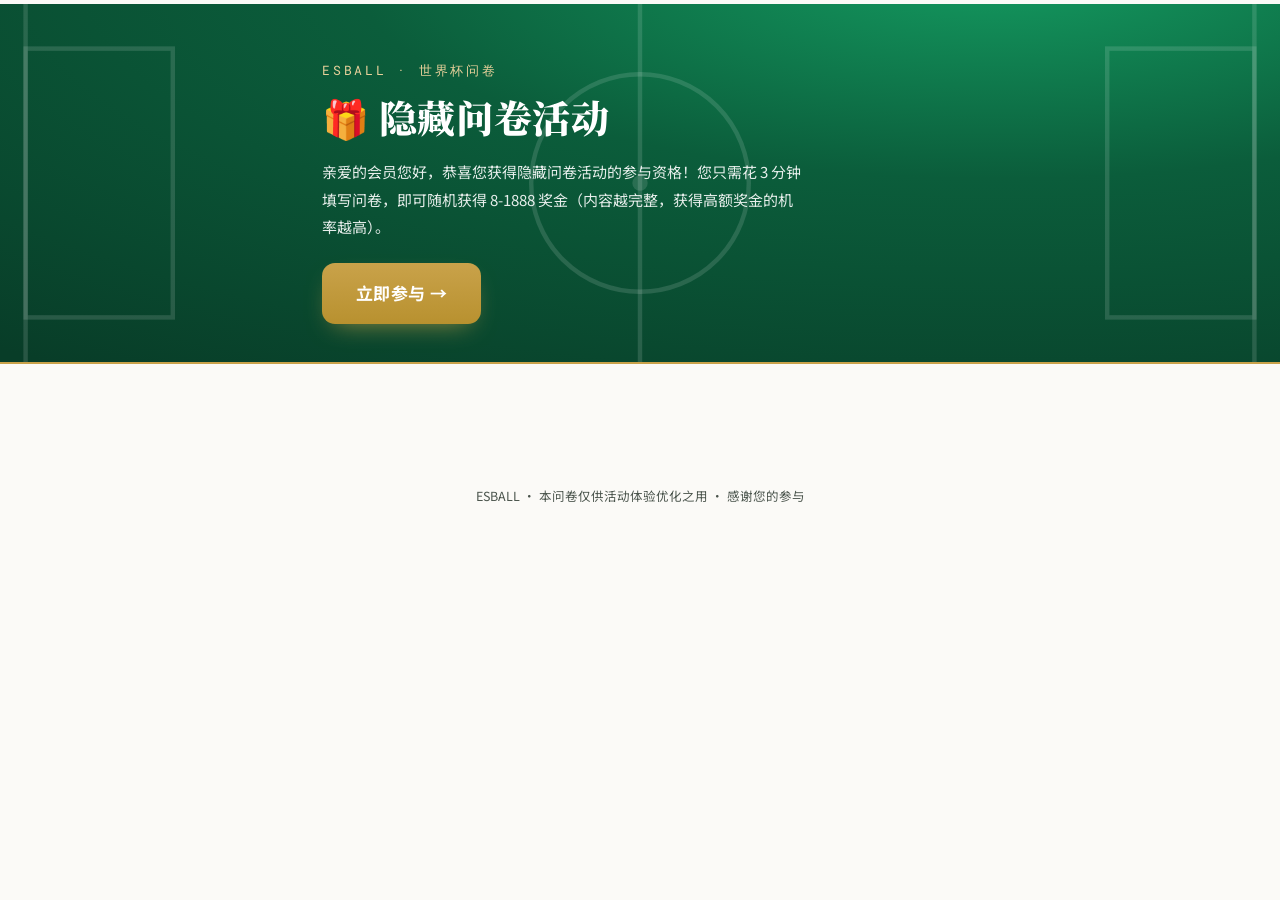
==== member.html @ 7d9da7b3 "拆分两个专属网址：member.html(会员/旧) 与 newbie.html(新人/新)；app.js 支持 FORCE_ROLE Co-Authored-By: Claude Opus 4.8 " ====
<!doctype html>
<html lang="zh-Hans">
<head>
  <meta charset="utf-8" />
  <meta name="viewport" content="width=device-width, initial-scale=1, viewport-fit=cover" />
  <title>ESBALL 会员问卷</title>
  <meta name="description" content="ESBALL 世界杯问卷 — 填写问卷，抽取奖金。" />
  <meta name="robots" content="noindex" />
  <link rel="icon" href="data:image/svg+xml,%3Csvg xmlns='http://www.w3.org/2000/svg' viewBox='0 0 100 100'%3E%3Ctext y='.9em' font-size='90'%3E%E2%9A%BD%3C/text%3E%3C/svg%3E" />
  <meta name="theme-color" content="#0b5d3b" />
  <link rel="preconnect" href="https://fonts.googleapis.com" />
  <link rel="preconnect" href="https://fonts.gstatic.com" crossorigin />
  <link href="https://fonts.googleapis.com/css2?family=Noto+Sans+SC:wght@400;500;700;900&family=Noto+Serif+SC:wght@600;700;900&family=Roboto+Mono:wght@500;700&display=swap" rel="stylesheet" />
  <link rel="stylesheet" href="css/style.css" />
</head>
<body>
  <div class="progress" id="progress" aria-hidden="true"><div class="progress__bar" id="progressBar"></div></div>

  <header class="hero" id="hero">
    <div class="hero__pitch" aria-hidden="true">
      <svg viewBox="0 0 400 200" preserveAspectRatio="xMidYMid slice">
        <g fill="none" stroke="currentColor" stroke-width="1.4">
          <rect x="8" y="8" width="384" height="184" rx="2" />
          <line x1="200" y1="8" x2="200" y2="192" />
          <circle cx="200" cy="100" r="34" /><circle cx="200" cy="100" r="2.4" fill="currentColor" stroke="none" />
          <rect x="8" y="58" width="46" height="84" /><rect x="346" y="58" width="46" height="84" />
        </g>
      </svg>
    </div>
    <div class="hero__inner">
      <p class="hero__eyebrow" id="eyebrow">ESBALL · 世界杯问卷</p>
      <h1 class="hero__title" id="title">ESBALL 世界杯问卷</h1>
      <p class="hero__intro" id="intro"></p>
      <div class="hero__cta" id="startWrap" hidden>
        <button type="button" class="cta cta--start" id="startBtn">立即参与 →</button>
      </div>
    </div>
  </header>

  <main class="wrap">
    <section class="picker" id="picker" hidden>
      <h2 class="picker__h">问卷预览 · 请选择版本</h2>
      <p class="picker__note">正式发送时，会员版与新人版各有专属链接。以下供内部预览。</p>
      <div class="picker__grid" id="pickerGrid"></div>
    </section>

    <div id="wizard"></div>
    <section id="landing" class="land" hidden></section>
  </main>

  <footer class="foot"><p>ESBALL · 本问卷仅供活动体验优化之用 · 感谢您的参与</p></footer>

  <script>window.FORCE_ROLE="member";</script>
  <script src="js/config.js"></script>
  <script src="js/questions.js"></script>
  <script src="js/app.js"></script>
</body>
</html>
---- css/style.css ----
/* 2026 世界盃 會員問卷 — 樣式
   主題：球場夜綠 × 金 · 正式而不失溫度 */

:root{
  --pitch-900:#083d28;
  --pitch-800:#0b5d3b;
  --pitch-700:#0e7a4d;
  --pitch-600:#149a60;
  --gold:#c9a24a;
  --gold-soft:#e7d09a;
  --ink:#182019;
  --ink-soft:#4a544c;
  --paper:#fbfaf7;
  --card:#ffffff;
  --line:#e7e3d8;
  --line-strong:#d6d1c2;
  --sel-bg:#eaf5ef;
  --sel-line:#0e7a4d;
  --shadow:0 1px 2px rgba(24,32,25,.05), 0 10px 30px -18px rgba(24,32,25,.35);
  --radius:15px;
}

@media (prefers-color-scheme: dark){
  :root{
    --ink:#eef2ec;
    --ink-soft:#a6b0a4;
    --paper:#0d130f;
    --card:#151d17;
    --line:#28322a;
    --line-strong:#33402f;
    --sel-bg:#12261b;
    --sel-line:#2bbd77;
    --gold:#d8b566;
    --shadow:0 1px 2px rgba(0,0,0,.4), 0 18px 40px -22px rgba(0,0,0,.8);
  }
}
:root[data-theme="light"]{
  --ink:#182019; --ink-soft:#4a544c; --paper:#fbfaf7; --card:#fff;
  --line:#e7e3d8; --line-strong:#d6d1c2; --sel-bg:#eaf5ef; --sel-line:#0e7a4d; --gold:#c9a24a;
}
:root[data-theme="dark"]{
  --ink:#eef2ec; --ink-soft:#a6b0a4; --paper:#0d130f; --card:#151d17;
  --line:#28322a; --line-strong:#33402f; --sel-bg:#12261b; --sel-line:#2bbd77; --gold:#d8b566;
}

*{box-sizing:border-box}
html{-webkit-text-size-adjust:100%}
body{
  margin:0; background:var(--paper); color:var(--ink);
  font-family:"Noto Sans SC",system-ui,-apple-system,"PingFang SC","Microsoft YaHei",sans-serif;
  font-size:16.5px; line-height:1.7; -webkit-font-smoothing:antialiased;
}

/* 頂部進度 */
.progress{position:sticky; top:0; z-index:20; height:4px; background:transparent}
.progress__bar{height:100%; width:0; background:linear-gradient(90deg,var(--pitch-700),var(--gold)); transition:width .35s cubic-bezier(.2,.7,.2,1)}

/* Hero */
.hero{position:relative; overflow:hidden; color:#fff;
  background:radial-gradient(120% 140% at 78% -10%,var(--pitch-600) 0%,var(--pitch-800) 42%,var(--pitch-900) 100%);
  border-bottom:2px solid var(--gold);
}
.hero__pitch{position:absolute; inset:0; color:rgba(255,255,255,.13); pointer-events:none}
.hero__pitch svg{width:100%; height:100%}
.hero__inner{position:relative; max-width:680px; margin:0 auto; padding:42px 22px 30px}
.hero__eyebrow{margin:0 0 12px; font-family:"Roboto Mono",monospace; font-size:12.5px; letter-spacing:.22em; text-transform:uppercase; color:var(--gold-soft)}
.hero__title{margin:0; font-family:"Noto Serif SC",serif; font-weight:900; font-size:clamp(25px,6.4vw,38px); line-height:1.28; text-wrap:balance; letter-spacing:.01em}
.hero__intro{margin:16px 0 0; font-size:15px; line-height:1.85; color:rgba(255,255,255,.9); max-width:60ch}
.hero__meta{display:flex; flex-wrap:wrap; gap:10px; margin-top:20px}
.chip{display:inline-flex; align-items:center; gap:6px; padding:6px 13px; font-size:13px; font-weight:500;
  background:rgba(255,255,255,.12); border:1px solid rgba(255,255,255,.22); border-radius:999px; backdrop-filter:blur(4px)}

/* 版心 */
.wrap{max-width:680px; margin:0 auto; padding:26px 18px 60px}

/* 預覽選擇器 */
.picker{background:var(--card); border:1px solid var(--line); border-radius:var(--radius); padding:22px; box-shadow:var(--shadow)}
.picker__h{margin:0 0 8px; font-size:17px; font-weight:700}
.picker__note{margin:0 0 16px; font-size:13.5px; color:var(--ink-soft)}
.picker__note code{font-family:"Roboto Mono",monospace; background:var(--sel-bg); color:var(--sel-line); padding:1px 6px; border-radius:6px; font-size:12.5px}
.picker__grid{display:grid; gap:10px}
.pcard{display:flex; gap:13px; align-items:flex-start; text-align:left; width:100%; cursor:pointer;
  padding:14px 15px; background:var(--paper); border:1px solid var(--line); border-radius:12px; color:inherit; font:inherit; transition:.15s}
.pcard:hover{border-color:var(--sel-line); transform:translateY(-1px)}
.pcard__tag{flex:none; font-family:"Roboto Mono",monospace; font-weight:700; font-size:13px; color:#fff; background:var(--pitch-700); padding:4px 9px; border-radius:8px}
.pcard__t{font-weight:700; font-size:15px}
.pcard__d{font-size:13px; color:var(--ink-soft); margin-top:2px}

/* 題目卡 */
.q{background:var(--card); border:1px solid var(--line); border-radius:var(--radius); padding:20px 18px; margin:14px 0; box-shadow:var(--shadow)}
.q.is-missing{border-color:#d98b2b}
.q__head{display:flex; gap:12px; align-items:flex-start; margin-bottom:15px}
.q__num{flex:none; width:30px; height:30px; display:grid; place-items:center; border-radius:9px;
  font-family:"Roboto Mono",monospace; font-weight:700; font-size:13px; color:var(--pitch-800); background:var(--gold-soft)}
@media (prefers-color-scheme: dark){ .q__num{color:#0d130f} }
:root[data-theme="dark"] .q__num{color:#0d130f}
.q__text{margin:2px 0 0; font-size:16.5px; font-weight:500; line-height:1.6}
.q__req{color:#d98b2b; font-weight:700; margin-left:2px}

/* 選項 */
.opts{display:flex; flex-direction:column; gap:9px}
.opt{position:relative; display:flex; align-items:center; gap:12px; padding:13px 15px; cursor:pointer;
  border:1.5px solid var(--line-strong); border-radius:11px; transition:.14s; background:transparent}
.opt:hover{border-color:var(--sel-line)}
.opt input{position:absolute; opacity:0; pointer-events:none}
.opt__box{flex:none; width:21px; height:21px; border:2px solid var(--line-strong); border-radius:50%; display:grid; place-items:center; transition:.14s}
.opt--multi .opt__box{border-radius:6px}
.opt__box::after{content:""; width:9px; height:9px; border-radius:50%; background:var(--sel-line); transform:scale(0); transition:transform .16s}
.opt--multi .opt__box::after{border-radius:2px}
.opt__label{font-size:15.5px; line-height:1.5}
.opt.is-on{background:var(--sel-bg); border-color:var(--sel-line)}
.opt.is-on .opt__box{border-color:var(--sel-line)}
.opt.is-on .opt__box::after{transform:scale(1)}

/* 排序題 */
.rank__hint{font-size:13px; color:var(--ink-soft); margin:0 0 11px}
.ranks{display:flex; flex-direction:column; gap:9px}
.rank{display:flex; align-items:center; gap:12px; padding:13px 15px; border:1.5px solid var(--line-strong); border-radius:11px; cursor:pointer; transition:.14s; user-select:none}
.rank:hover{border-color:var(--sel-line)}
.rank.is-on{background:var(--sel-bg); border-color:var(--sel-line)}
.rank__badge{flex:none; width:27px; height:27px; border-radius:8px; display:grid; place-items:center; font-family:"Roboto Mono",monospace; font-weight:700; font-size:14px;
  border:1.5px dashed var(--line-strong); color:var(--ink-soft); background:transparent; transition:.14s}
.rank.is-on .rank__badge{border-style:solid; border-color:var(--pitch-700); background:var(--pitch-700); color:#fff}
.rank__label{font-size:15.5px}
.rank__reset{margin-top:10px; background:none; border:none; color:var(--sel-line); font:inherit; font-size:13.5px; cursor:pointer; padding:4px 2px; text-decoration:underline}

/* 忠誠意圖 Juster 0–10 */
.juster__ends{display:flex; justify-content:space-between; font-size:12.5px; color:var(--ink-soft); margin-bottom:9px}
.juster__scale{display:grid; grid-template-columns:repeat(11,minmax(0,1fr)); gap:5px}
.jbtn{appearance:none; cursor:pointer; min-width:0; height:40px; border:1.5px solid var(--line-strong); border-radius:9px;
  background:transparent; color:var(--ink); font:inherit; font-family:"Roboto Mono",monospace; font-weight:700; font-size:13.5px; transition:.12s}
.jbtn:hover{border-color:var(--sel-line)}
.jbtn.is-on{background:var(--pitch-700); border-color:var(--pitch-700); color:#fff}
@media (max-width:420px){ .jbtn{height:34px; font-size:12px; border-radius:7px} .juster__scale{gap:4px} }

/* 取捨量化 Conjoint */
.cj__hint,.rank__hint{font-size:13px; color:var(--ink-soft); margin:0 0 12px}
.cj__task{margin:0 0 16px; padding:0 0 14px; border-bottom:1px dashed var(--line)}
.cj__task:last-child{border-bottom:none; padding-bottom:0; margin-bottom:0}
.cj__tlabel{margin:0 0 9px; font-family:"Roboto Mono",monospace; font-weight:700; font-size:12.5px; letter-spacing:.08em; color:var(--pitch-700)}
.cj__pair{display:grid; gap:10px}
.cj__card{display:block; width:100%; text-align:left; cursor:pointer; font:inherit; color:inherit;
  border:1.5px solid var(--line-strong); border-radius:12px; padding:13px 14px 12px; background:transparent; transition:.14s; position:relative}
.cj__card:hover{border-color:var(--sel-line)}
.cj__card.is-on{background:var(--sel-bg); border-color:var(--sel-line)}
.cj__badge{display:inline-block; font-family:"Roboto Mono",monospace; font-weight:700; font-size:12px; color:#fff; background:var(--pitch-700); padding:2px 9px; border-radius:7px; margin-bottom:9px}
.cj__attr{display:flex; justify-content:space-between; gap:10px; padding:5px 0; border-top:1px solid var(--line); font-size:14px; line-height:1.45}
.cj__attr:nth-child(2){border-top:none}
.cj__k{color:var(--ink-soft); flex:none}
.cj__v{text-align:right; font-weight:500}
.cj__pick{display:block; margin-top:10px; text-align:center; font-size:13.5px; font-weight:700; color:var(--sel-line);
  border:1.5px dashed var(--sel-line); border-radius:9px; padding:7px}
.cj__card.is-on .cj__pick{background:var(--pitch-700); border-style:solid; border-color:var(--pitch-700); color:#fff}

/* 門檻敏感度 Van Westendorp */
.vw__row{margin:0 0 15px}
.vw__row:last-child{margin-bottom:0}
.vw__label{margin:0 0 8px; font-size:14.5px; font-weight:500; line-height:1.5}
.vw__bands{display:flex; flex-wrap:wrap; gap:7px}
.vw__band{appearance:none; cursor:pointer; font:inherit; font-size:13.5px; color:var(--ink);
  border:1.5px solid var(--line-strong); border-radius:999px; padding:7px 13px; background:transparent; transition:.12s}
.vw__band:hover{border-color:var(--sel-line)}
.vw__band.is-on{background:var(--pitch-700); border-color:var(--pitch-700); color:#fff}

/* 好友版 邀請人橫幅 */
.refbanner{margin:0 0 14px; padding:12px 15px; border-radius:12px; font-size:14px; font-weight:500; line-height:1.55;
  color:var(--pitch-800); background:linear-gradient(180deg,var(--gold-soft),#f4e8c8); border:1px solid var(--gold)}
@media (prefers-color-scheme: dark){ .refbanner{color:#0d130f} }
:root[data-theme="dark"] .refbanner{color:#0d130f}

/* 推薦碼 + 分享 */
.ref__note{margin:0 0 13px; font-size:13.5px; color:var(--ink-soft); line-height:1.7}
.ref__row{display:flex; gap:9px; flex-wrap:wrap}
.ref__input{flex:1 1 150px; min-width:0; padding:12px 14px; font:inherit; font-size:15.5px; color:var(--ink);
  background:var(--paper); border:1.5px solid var(--line-strong); border-radius:11px}
.ref__input:focus{outline:none; border-color:var(--sel-line)}
.ref__btn{flex:none; cursor:pointer; border:none; font:inherit; font-weight:700; font-size:14.5px; color:#fff;
  padding:12px 18px; border-radius:11px; background:linear-gradient(180deg,var(--gold),#b8912f)}
.ref__out{margin-top:12px}
.ref__link,.sharebox__link{word-break:break-all; font-family:"Roboto Mono",monospace; font-size:12.5px; line-height:1.6;
  padding:11px 13px; background:var(--sel-bg); border:1px dashed var(--sel-line); border-radius:10px; color:var(--sel-line)}
.ref__copy{margin-top:9px; cursor:pointer; border:none; font:inherit; font-weight:700; font-size:14px; color:#fff;
  padding:10px 16px; border-radius:10px; background:var(--pitch-700)}

/* 完成畫面：CTA / 分享 */
.done__action{margin-top:22px}
.cta{display:inline-block; cursor:pointer; border:none; font:inherit; font-weight:700; font-size:16.5px; color:#fff; letter-spacing:.02em;
  padding:15px 26px; border-radius:13px; text-decoration:none;
  background:linear-gradient(180deg,var(--gold),#b8912f); box-shadow:0 10px 26px -12px rgba(201,162,74,.8)}
.cta:hover{filter:brightness(1.05)}
.done__tip{margin:14px auto 0; max-width:40ch; font-size:13px; color:var(--ink-soft)}
.sharebox{max-width:440px; margin:0 auto; text-align:left; background:var(--paper); border:1px solid var(--line); border-radius:13px; padding:16px}
.sharebox__h{margin:0 0 9px; font-size:14px; font-weight:700; text-align:center}
.sharebox .cta{display:block; width:100%; text-align:center; margin-top:12px; font-size:15.5px}

/* 開放題 */
.q textarea{width:100%; min-height:92px; resize:vertical; padding:12px 14px; font:inherit; font-size:15.5px; line-height:1.6;
  color:var(--ink); background:var(--paper); border:1.5px solid var(--line-strong); border-radius:11px}
.q textarea:focus{outline:none; border-color:var(--sel-line)}

/* 送出 */
.submitRow{margin:26px 0 6px; text-align:center}
.btn{appearance:none; border:none; cursor:pointer; width:100%; max-width:340px; padding:16px 20px; border-radius:13px;
  font:inherit; font-size:17px; font-weight:700; color:#fff; letter-spacing:.04em;
  background:linear-gradient(180deg,var(--pitch-700),var(--pitch-800)); box-shadow:0 8px 22px -10px rgba(14,122,77,.7); transition:.18s}
.btn:hover{background:linear-gradient(180deg,var(--pitch-600),var(--pitch-700)); box-shadow:0 10px 26px -10px rgba(201,162,74,.6)}
.btn:disabled{opacity:.6; cursor:progress}
.submitRow__hint{margin:12px 0 0; font-size:13.5px; min-height:1.2em}
.submitRow__hint.is-err{color:#d0451b}

/* 焦點無障礙 */
.opt:focus-within,.rank:focus-visible,.pcard:focus-visible,.btn:focus-visible{outline:3px solid var(--gold); outline-offset:2px}

/* 完成畫面 */
.done{text-align:center; padding:44px 20px; background:var(--card); border:1px solid var(--line); border-radius:var(--radius); box-shadow:var(--shadow)}
.done__mark{width:74px; height:74px; margin:0 auto 18px}
.done__mark svg{width:100%; height:100%}
.done__mark circle{stroke:var(--sel-line); stroke-width:3; stroke-dasharray:151; stroke-dashoffset:151; animation:draw .5s ease .05s forwards}
.done__mark path{stroke:var(--sel-line); stroke-width:4; stroke-linecap:round; stroke-linejoin:round; stroke-dasharray:40; stroke-dashoffset:40; animation:draw .4s ease .45s forwards}
@keyframes draw{to{stroke-dashoffset:0}}
.done__h{margin:0 0 10px; font-family:"Noto Serif SC",serif; font-weight:700; font-size:23px}
.done__p{margin:0 auto; max-width:46ch; font-size:15px; color:var(--ink-soft); line-height:1.85}

.foot{text-align:center; padding:26px 18px 40px; color:var(--ink-soft); font-size:12.5px}

@media (prefers-reduced-motion: reduce){
  *{animation-duration:.001ms !important; transition-duration:.001ms !important}
}
@media (min-width:560px){
  .hero__inner{padding-top:56px; padding-bottom:38px}
  .q{padding:24px 24px}
}

/* ====== ESBALL 问卷：向导 / 落地页 ====== */
.q__note{margin:-6px 0 14px 42px; font-size:13.5px; color:var(--ink-soft); line-height:1.6}
.opt-text{width:100%; margin-top:8px; padding:11px 13px; font:inherit; font-size:15px; color:var(--ink);
  background:var(--paper); border:1.5px solid var(--sel-line); border-radius:10px}
.opt-text:focus{outline:none; border-color:var(--sel-line)}

.nav{display:flex; align-items:center; gap:12px; margin:22px 0 8px}
.nav__next{flex:1 1 auto; max-width:none; width:auto}
.nav__back{flex:none; cursor:pointer; background:none; border:1.5px solid var(--line-strong); color:var(--ink-soft);
  font:inherit; font-size:15px; padding:14px 20px; border-radius:12px}
.nav__back:hover{border-color:var(--sel-line); color:var(--ink)}
.nav__back:disabled{opacity:.4; cursor:not-allowed}
.nav__warn{margin:6px 0 -6px; font-size:13.5px; color:#d0451b; text-align:center}

/* 落地页 */
.land{background:var(--card); border:1px solid var(--line); border-radius:var(--radius); padding:26px 20px; box-shadow:var(--shadow); text-align:center}
.land__h{margin:0 0 12px; font-family:"Noto Serif SC",serif; font-weight:700; font-size:23px; line-height:1.35; text-wrap:balance}
.land__lead{margin:0 auto 18px; max-width:52ch; font-size:15px; color:var(--ink-soft); line-height:1.8}
.land__p{margin:6px 0; font-size:15px; color:var(--ink-soft); line-height:1.8}
.land__block{margin:0 auto 16px; max-width:52ch; font-size:14.5px; line-height:1.85; color:var(--ink);
  background:var(--sel-bg); border:1px solid var(--sel-line); border-radius:12px; padding:14px 16px; text-align:left}
.land__card{text-align:left; background:var(--paper); border:1px solid var(--line); border-radius:13px; padding:15px 17px; margin:12px auto 0; max-width:520px}
.land__cardh{margin:0 0 9px; font-size:15px; font-weight:700; color:var(--pitch-800)}
@media (prefers-color-scheme: dark){ .land__cardh{color:var(--gold)} }
:root[data-theme="dark"] .land__cardh{color:var(--gold)}
.land__ul{margin:0; padding-left:20px}
.land__ul li{font-size:14px; line-height:1.7; color:var(--ink); margin:4px 0}
.land__note{margin:14px auto 0; max-width:48ch; font-size:12.5px; color:var(--ink-soft)}
.land__cta{margin-top:22px}
.land .sharebox{margin:18px auto 6px}
.land .cta{display:inline-block}

/* 封面按钮 & 收合 */
.hero__cta{margin-top:22px}
.cta--start{font-size:17px; padding:16px 34px}
.hero.is-collapsed{display:none}
.wrap{padding-top:22px}
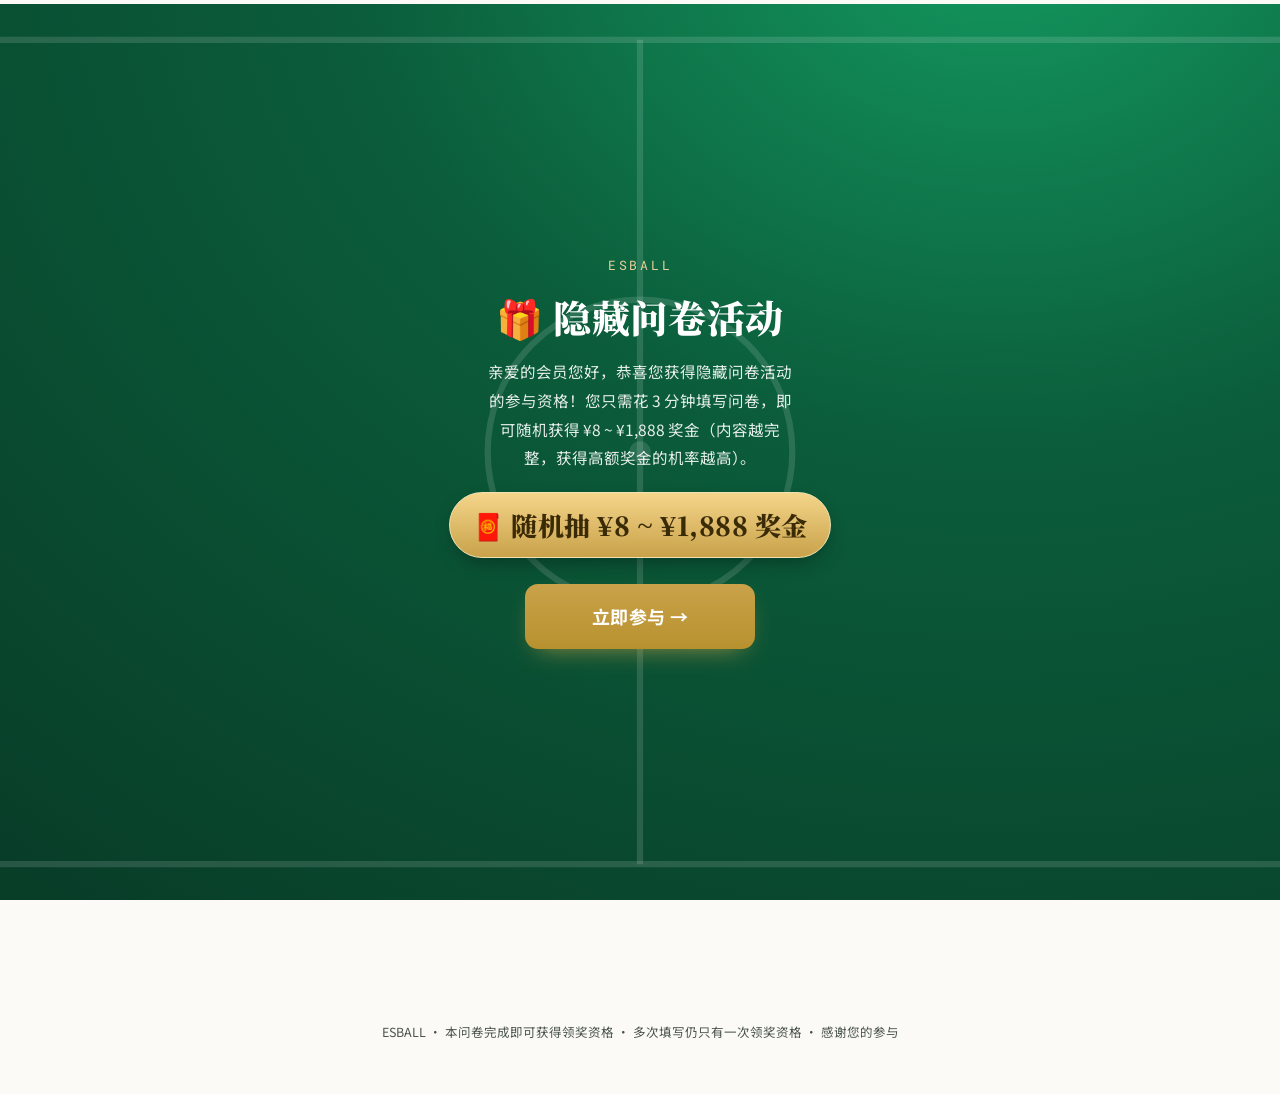
==== commit 46bb36cf: "页尾改领奖资格说明；产品原因改多选(最多3项)；m6加《》书名号 Co-Authored-By: Claude Opus 4.8 <noreply@anthropic.com>" ====
--- a/member.html
+++ b/member.html
@@ -48,7 +48,7 @@
     <section id="landing" class="land" hidden></section>
   </main>
 
-  <footer class="foot"><p>ESBALL · 本问卷仅供活动体验优化之用 · 感谢您的参与</p></footer>
+  <footer class="foot"><p>ESBALL · 本问卷完成即可获得领奖资格 · 多次填写仍只有一次领奖资格 · 感谢您的参与</p></footer>
 
   <script>window.FORCE_ROLE="member";</script>
   <script src="js/config.js"></script>
--- a/css/style.css
+++ b/css/style.css
@@ -268,3 +268,16 @@
 .cta--start{font-size:17px; padding:16px 34px}
 .hero.is-collapsed{display:none}
 .wrap{padding-top:22px}
+
+/* 封面：全屏置中 */
+.hero.is-cover{border-bottom:none}
+.hero.is-cover .hero__inner{min-height:calc(100svh - 4px); display:flex; flex-direction:column; justify-content:center; align-items:center; text-align:center; padding-top:48px; padding-bottom:48px}
+.hero.is-cover .hero__eyebrow{margin-bottom:16px}
+.hero.is-cover .hero__intro{margin-left:auto; margin-right:auto; max-width:34ch; font-size:15.5px}
+.hero.is-cover .hero__cta{display:flex; justify-content:center; width:100%}
+.hero.is-cover .cta--start{min-width:230px; padding:17px 40px; font-size:18px}
+/* 奖金强化徽章 */
+.hero__bonus{margin:20px auto 4px; display:inline-block; font-family:"Noto Serif SC",serif; font-weight:900;
+  font-size:clamp(20px,5.6vw,26px); letter-spacing:.02em; color:#3a2a06;
+  background:linear-gradient(180deg,#f4d58a,var(--gold)); border:1px solid #f0e2b0;
+  padding:10px 22px; border-radius:999px; box-shadow:0 8px 22px -8px rgba(0,0,0,.45)}
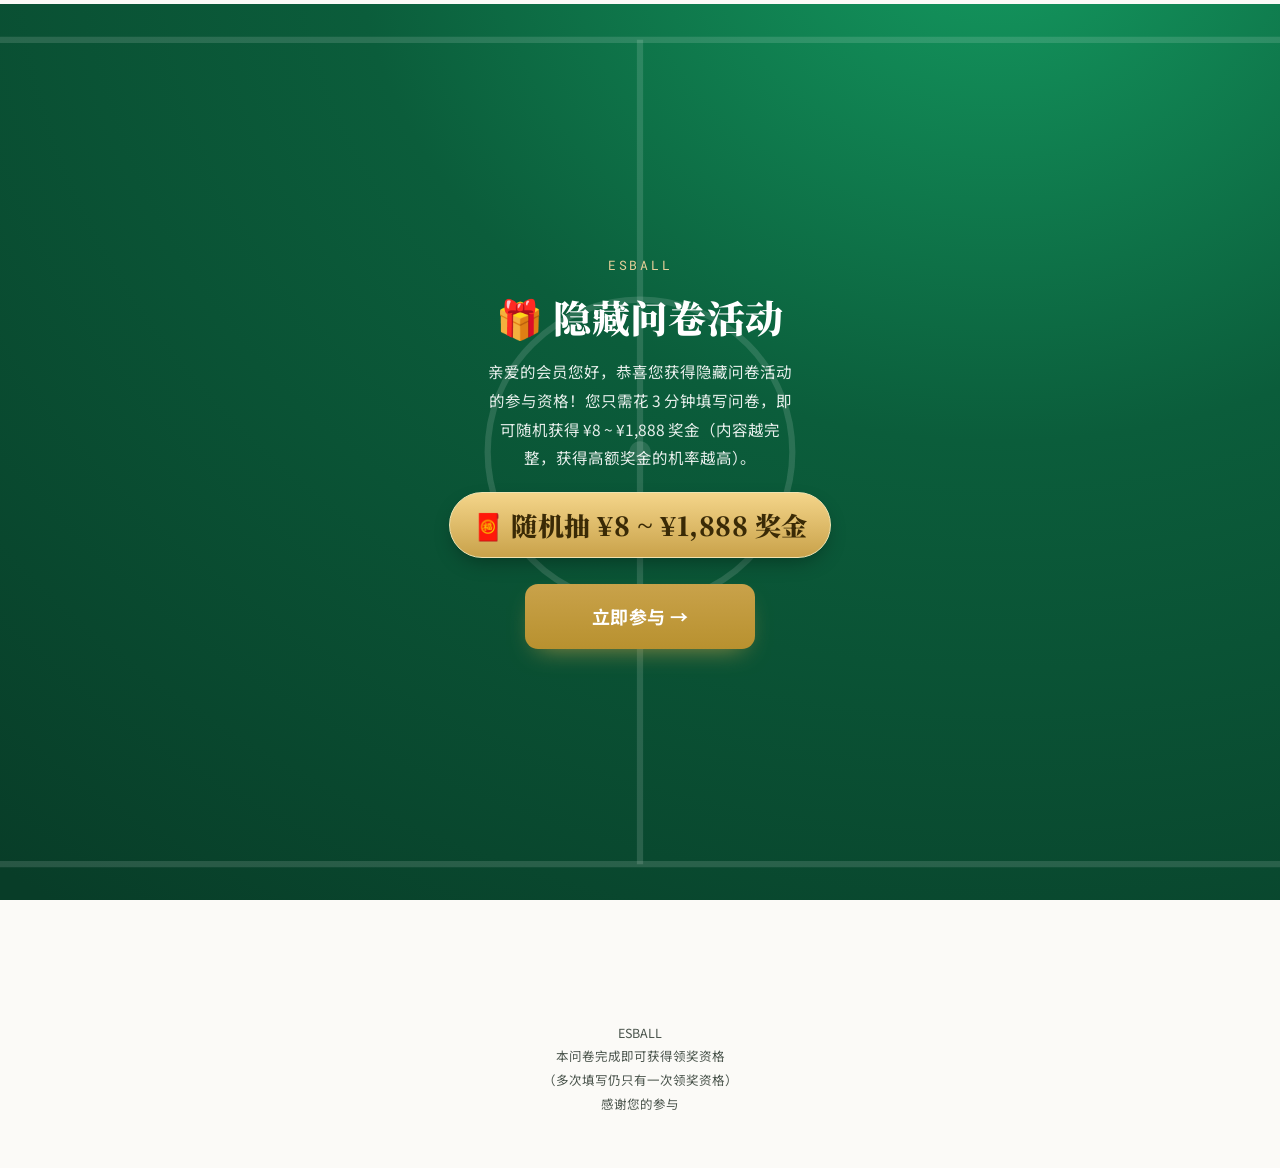
==== commit 53624494: "完成页改成两按钮恭喜闸门页；落地页全屏置中+精致(icon/动画)；页尾断行设计 Co-Authored-By: Claude Opus 4.8 <noreply@anthropic.com>" ====
--- a/member.html
+++ b/member.html
@@ -48,7 +48,7 @@
     <section id="landing" class="land" hidden></section>
   </main>
 
-  <footer class="foot"><p>ESBALL · 本问卷完成即可获得领奖资格 · 多次填写仍只有一次领奖资格 · 感谢您的参与</p></footer>
+  <footer class="foot"><p>ESBALL<br>本问卷完成即可获得领奖资格<br>（多次填写仍只有一次领奖资格）<br>感谢您的参与</p></footer>
 
   <script>window.FORCE_ROLE="member";</script>
   <script src="js/config.js"></script>
--- a/css/style.css
+++ b/css/style.css
@@ -281,3 +281,16 @@
   font-size:clamp(20px,5.6vw,26px); letter-spacing:.02em; color:#3a2a06;
   background:linear-gradient(180deg,#f4d58a,var(--gold)); border:1px solid #f0e2b0;
   padding:10px 22px; border-radius:999px; box-shadow:0 8px 22px -8px rgba(0,0,0,.45)}
+
+/* 落地页：全屏置中 + 精致 */
+.land--center{min-height:calc(100svh - 96px); display:flex; flex-direction:column; justify-content:center; align-items:center}
+.land__icon{font-size:52px; line-height:1; margin-bottom:6px; animation:pop .5s cubic-bezier(.2,.8,.2,1) both}
+@keyframes pop{from{transform:scale(.4); opacity:0}to{transform:scale(1); opacity:1}}
+.land__gateq{margin:14px auto 4px; max-width:44ch; font-size:14.5px; line-height:1.75; color:var(--ink);
+  background:var(--sel-bg); border:1px solid var(--sel-line); border-radius:12px; padding:13px 16px}
+.land__gatebtns{display:flex; flex-direction:column; gap:11px; width:100%; max-width:340px; margin:22px auto 0}
+.land__gatebtns .cta{display:block; width:100%; text-align:center}
+.gate__no{display:block; width:100%; cursor:pointer; font:inherit; font-size:15px; font-weight:500;
+  color:var(--ink-soft); background:transparent; border:1.5px solid var(--line-strong); border-radius:13px; padding:13px 20px}
+.gate__no:hover{border-color:var(--sel-line); color:var(--ink)}
+.foot{line-height:1.9}
